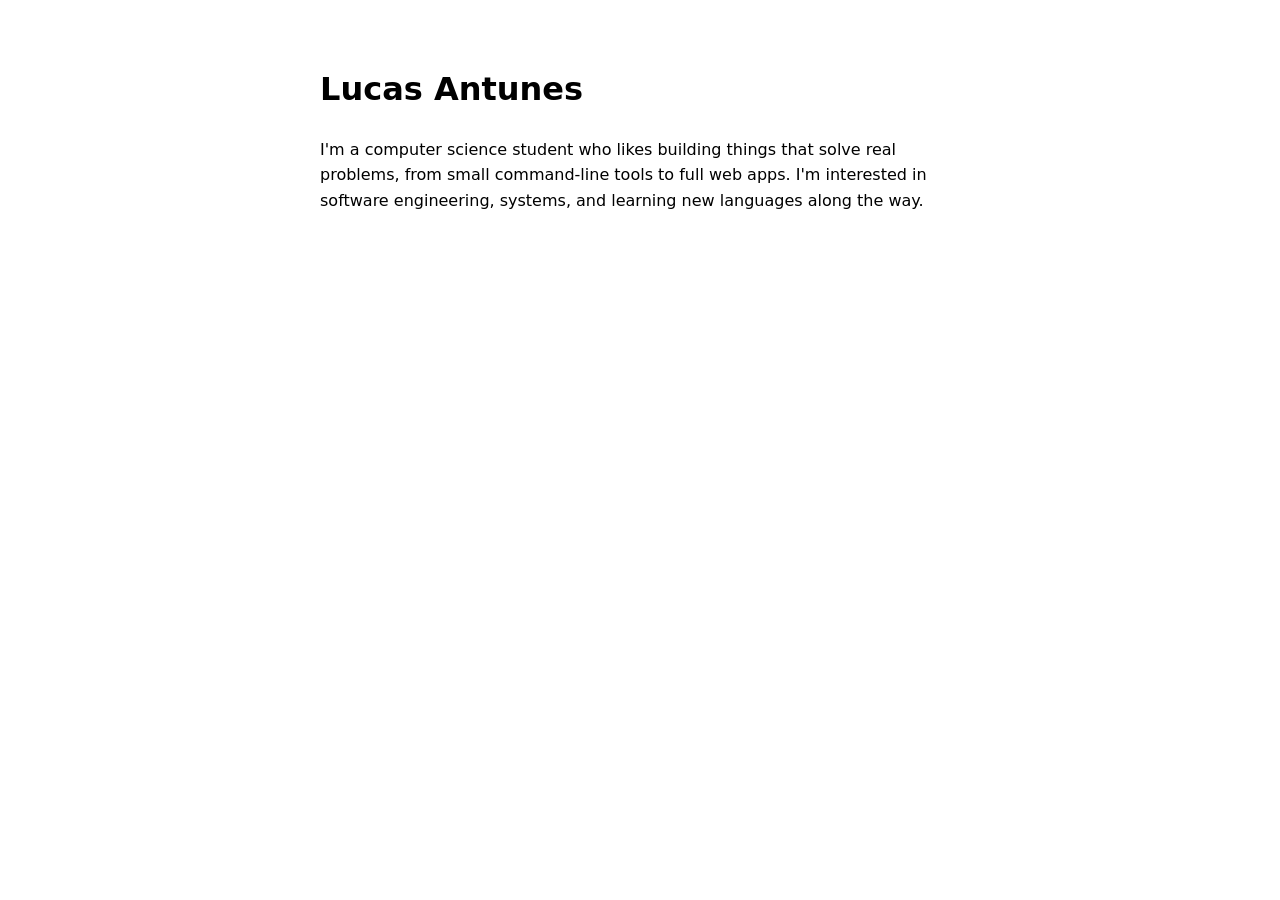
==== index.html @ a3d462bf "Add name and bio" ====
<!doctype html>
<html lang="en">
<head>
  <meta charset="utf-8">
  <meta name="viewport" content="width=device-width, initial-scale=1">
  <title>Lucas Antunes</title>
  <style>
    :root { color-scheme: light dark; }
    body { font-family: system-ui, sans-serif; max-width: 40rem; margin: 4rem auto; padding: 0 1rem; line-height: 1.6; }
  </style>
</head>
<body>
  <main>
    <h1>Lucas Antunes</h1>
    <p>I'm a computer science student who likes building things that solve real problems, from small command-line tools to full web apps. I'm interested in software engineering, systems, and learning new languages along the way.</p>
  </main>
</body>
</html>
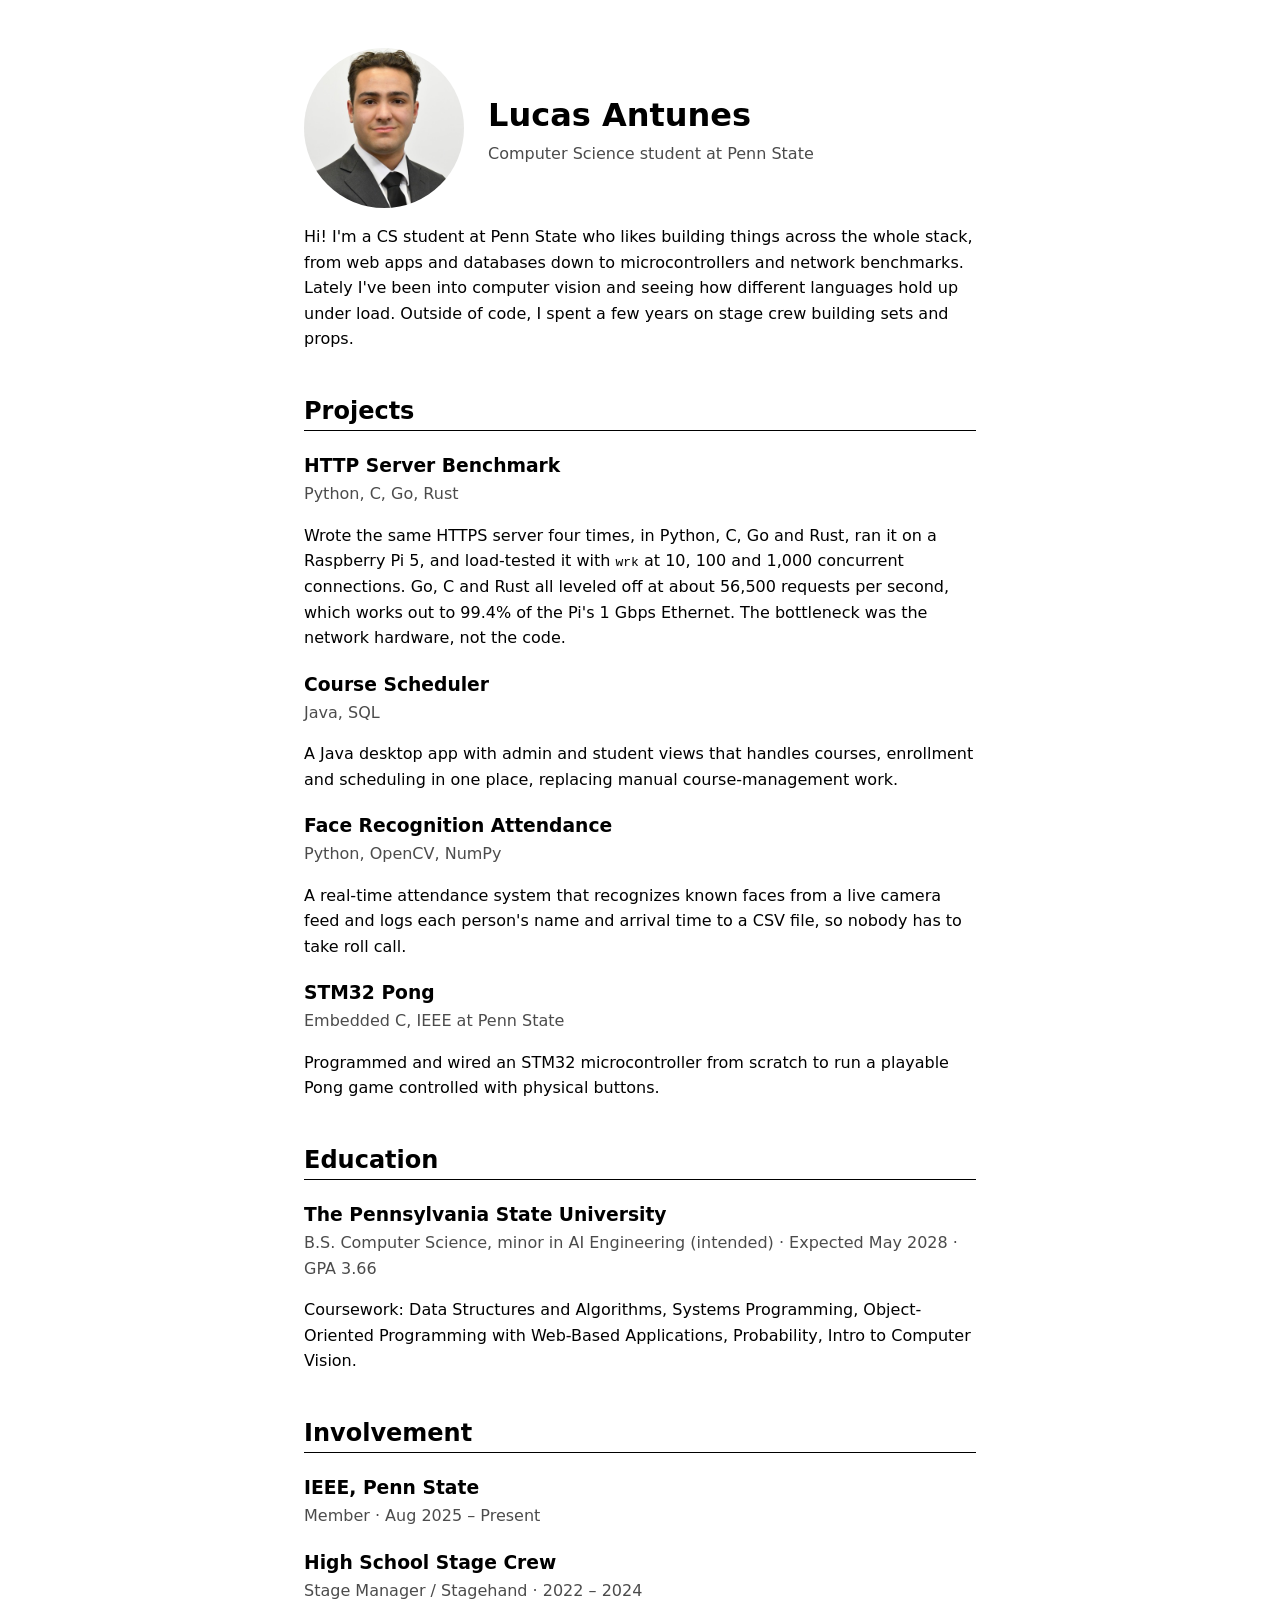
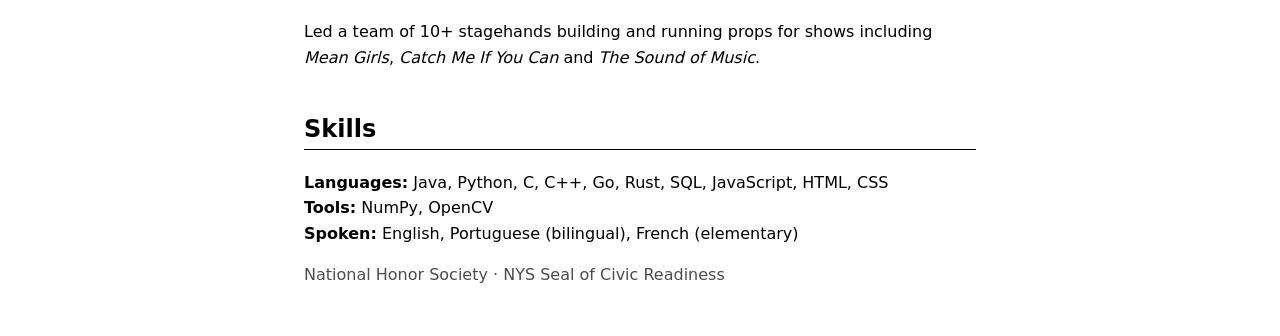
==== commit b962969e: "Add resume content and headshot" ====
--- a/index.html
+++ b/index.html
@@ -6,13 +6,62 @@
   <title>Lucas Antunes</title>
   <style>
     :root { color-scheme: light dark; }
-    body { font-family: system-ui, sans-serif; max-width: 40rem; margin: 4rem auto; padding: 0 1rem; line-height: 1.6; }
+    body { font-family: system-ui, sans-serif; max-width: 42rem; margin: 3rem auto; padding: 0 1rem; line-height: 1.6; }
+    header { display: flex; gap: 1.5rem; align-items: center; flex-wrap: wrap; }
+    header img { width: 160px; height: 160px; border-radius: 50%; object-fit: cover; }
+    h1 { margin: 0; }
+    h2 { margin-top: 2.5rem; border-bottom: 1px solid currentColor; }
+    h3 { margin-bottom: 0; }
+    .meta { margin: 0; opacity: .7; }
   </style>
 </head>
 <body>
+  <header>
+    <img src="headshot.jpg" alt="Lucas Antunes" width="160" height="160">
+    <div>
+      <h1>Lucas Antunes</h1>
+      <p class="meta">Computer Science student at Penn State</p>
+    </div>
+  </header>
+
   <main>
-    <h1>Lucas Antunes</h1>
-    <p>I'm a computer science student who likes building things that solve real problems, from small command-line tools to full web apps. I'm interested in software engineering, systems, and learning new languages along the way.</p>
+    <p>Hi! I'm a CS student at Penn State who likes building things across the whole stack, from web apps and databases down to microcontrollers and network benchmarks. Lately I've been into computer vision and seeing how different languages hold up under load. Outside of code, I spent a few years on stage crew building sets and props.</p>
+
+    <h2>Projects</h2>
+
+    <h3>HTTP Server Benchmark</h3>
+    <p class="meta">Python, C, Go, Rust</p>
+    <p>Wrote the same HTTPS server four times, in Python, C, Go and Rust, ran it on a Raspberry Pi 5, and load-tested it with <code>wrk</code> at 10, 100 and 1,000 concurrent connections. Go, C and Rust all leveled off at about 56,500 requests per second, which works out to 99.4% of the Pi's 1 Gbps Ethernet. The bottleneck was the network hardware, not the code.</p>
+
+    <h3>Course Scheduler</h3>
+    <p class="meta">Java, SQL</p>
+    <p>A Java desktop app with admin and student views that handles courses, enrollment and scheduling in one place, replacing manual course-management work.</p>
+
+    <h3>Face Recognition Attendance</h3>
+    <p class="meta">Python, OpenCV, NumPy</p>
+    <p>A real-time attendance system that recognizes known faces from a live camera feed and logs each person's name and arrival time to a CSV file, so nobody has to take roll call.</p>
+
+    <h3>STM32 Pong</h3>
+    <p class="meta">Embedded C, IEEE at Penn State</p>
+    <p>Programmed and wired an STM32 microcontroller from scratch to run a playable Pong game controlled with physical buttons.</p>
+
+    <h2>Education</h2>
+    <h3>The Pennsylvania State University</h3>
+    <p class="meta">B.S. Computer Science, minor in AI Engineering (intended) · Expected May 2028 · GPA 3.66</p>
+    <p>Coursework: Data Structures and Algorithms, Systems Programming, Object-Oriented Programming with Web-Based Applications, Probability, Intro to Computer Vision.</p>
+
+    <h2>Involvement</h2>
+    <h3>IEEE, Penn State</h3>
+    <p class="meta">Member · Aug 2025 – Present</p>
+    <h3>High School Stage Crew</h3>
+    <p class="meta">Stage Manager / Stagehand · 2022 – 2024</p>
+    <p>Led a team of 10+ stagehands building and running props for shows including <i>Mean Girls</i>, <i>Catch Me If You Can</i> and <i>The Sound of Music</i>.</p>
+
+    <h2>Skills</h2>
+    <p><b>Languages:</b> Java, Python, C, C++, Go, Rust, SQL, JavaScript, HTML, CSS<br>
+    <b>Tools:</b> NumPy, OpenCV<br>
+    <b>Spoken:</b> English, Portuguese (bilingual), French (elementary)</p>
+    <p class="meta">National Honor Society · NYS Seal of Civic Readiness</p>
   </main>
 </body>
 </html>
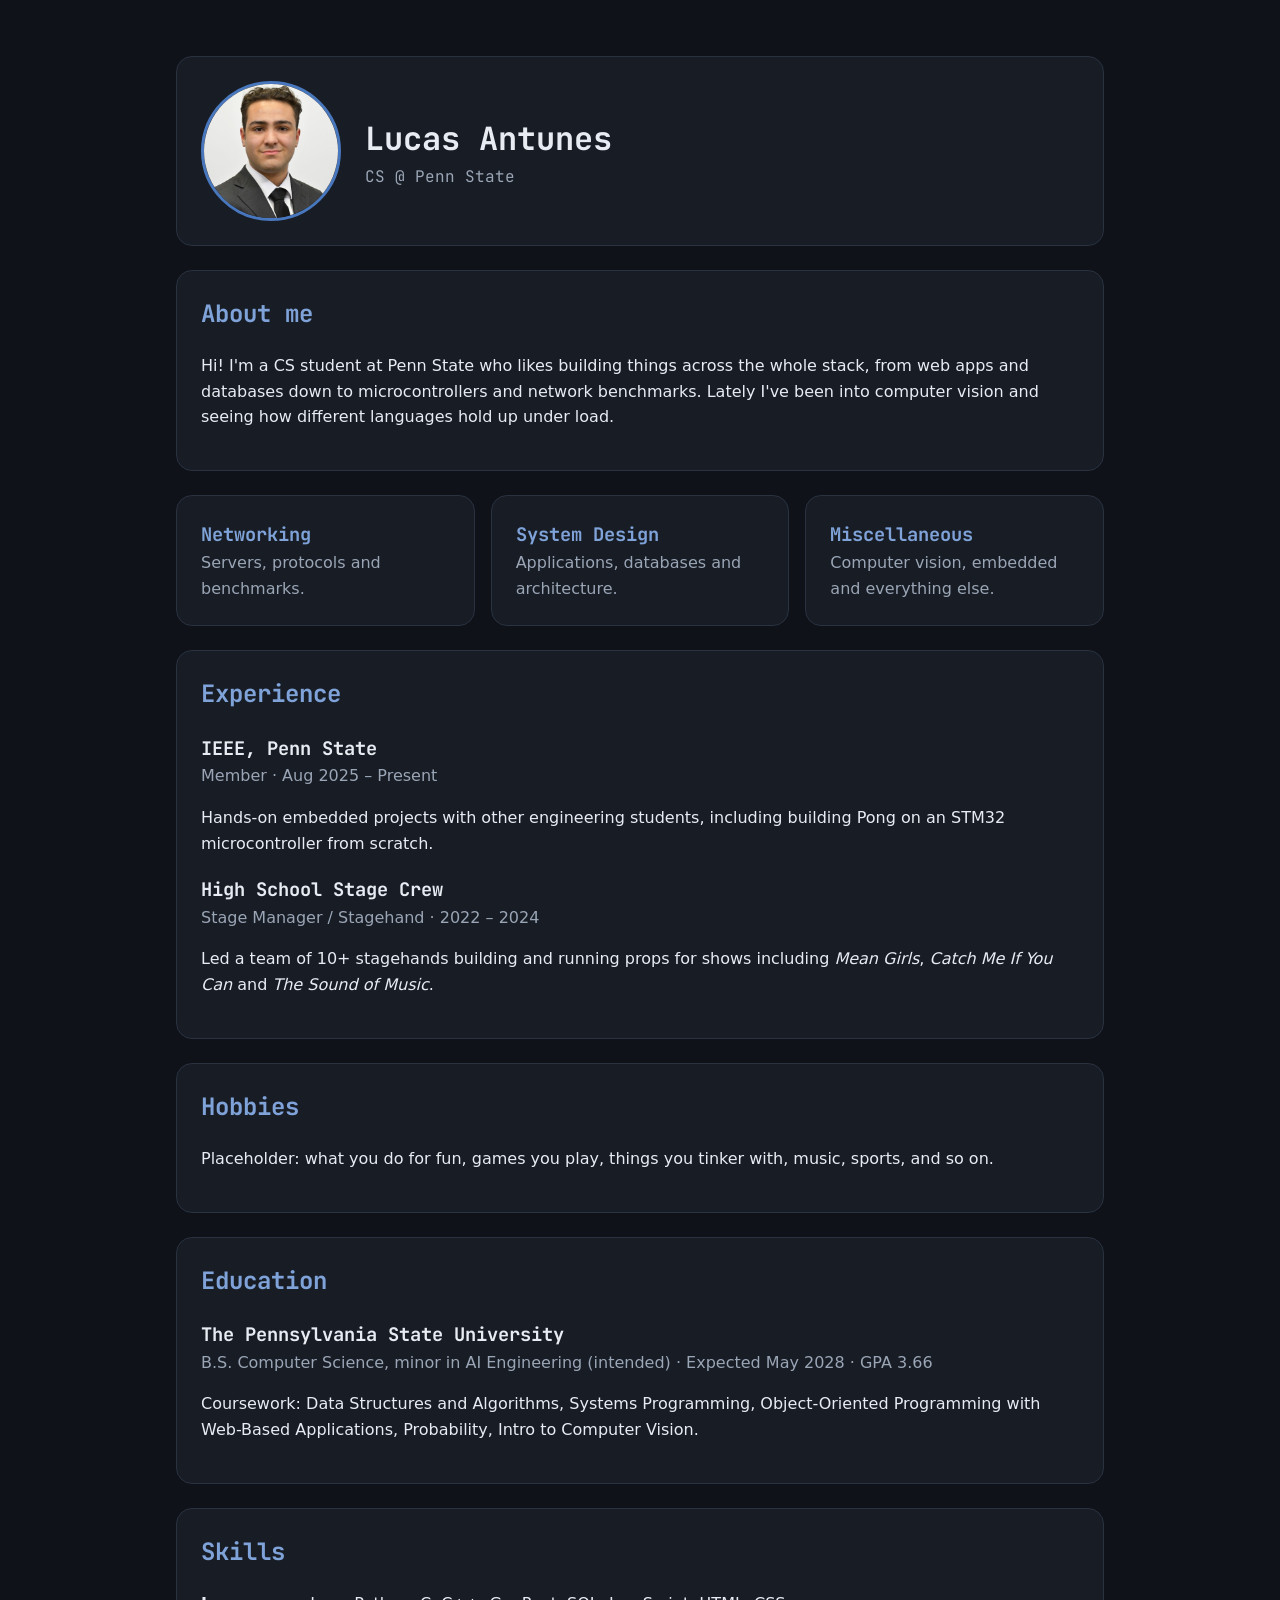
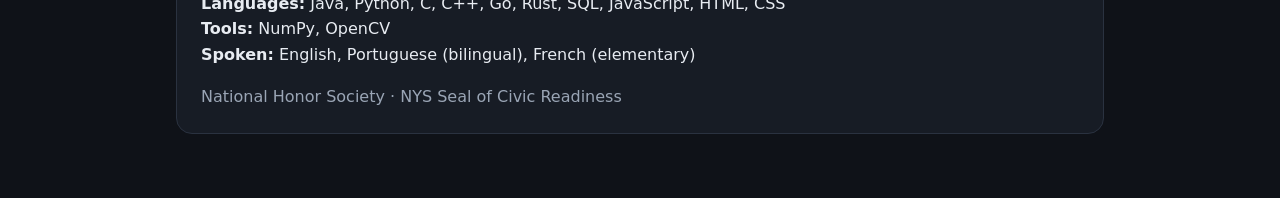
==== commit 6f326e72: "Dark redesign and projects page" ====
--- a/index.html
+++ b/index.html
@@ -4,64 +4,70 @@
   <meta charset="utf-8">
   <meta name="viewport" content="width=device-width, initial-scale=1">
   <title>Lucas Antunes</title>
-  <style>
-    :root { color-scheme: light dark; }
-    body { font-family: system-ui, sans-serif; max-width: 42rem; margin: 3rem auto; padding: 0 1rem; line-height: 1.6; }
-    header { display: flex; gap: 1.5rem; align-items: center; flex-wrap: wrap; }
-    header img { width: 160px; height: 160px; border-radius: 50%; object-fit: cover; }
-    h1 { margin: 0; }
-    h2 { margin-top: 2.5rem; border-bottom: 1px solid currentColor; }
-    h3 { margin-bottom: 0; }
-    .meta { margin: 0; opacity: .7; }
-  </style>
+  <link rel="preconnect" href="https://fonts.googleapis.com">
+  <link rel="preconnect" href="https://fonts.gstatic.com" crossorigin>
+  <link rel="stylesheet" href="https://fonts.googleapis.com/css2?family=JetBrains+Mono:wght@400;700&display=swap">
+  <link rel="stylesheet" href="style.css">
 </head>
 <body>
-  <header>
-    <img src="headshot.jpg" alt="Lucas Antunes" width="160" height="160">
+  <header class="card">
+    <img src="headshot.jpg" alt="Lucas Antunes" width="140" height="140">
     <div>
       <h1>Lucas Antunes</h1>
-      <p class="meta">Computer Science student at Penn State</p>
+      <p class="meta mono">CS @ Penn State</p>
     </div>
   </header>
 
   <main>
-    <p>Hi! I'm a CS student at Penn State who likes building things across the whole stack, from web apps and databases down to microcontrollers and network benchmarks. Lately I've been into computer vision and seeing how different languages hold up under load. Outside of code, I spent a few years on stage crew building sets and props.</p>
+    <section class="card">
+      <h2>About me</h2>
+      <p>Hi! I'm a CS student at Penn State who likes building things across the whole stack, from web apps and databases down to microcontrollers and network benchmarks. Lately I've been into computer vision and seeing how different languages hold up under load.</p>
+    </section>
 
-    <h2>Projects</h2>
+    <nav class="grid" aria-label="Project categories">
+      <a class="card" href="projects.html#networking">
+        <h3>Networking</h3>
+        <p class="meta">Servers, protocols and benchmarks.</p>
+      </a>
+      <a class="card" href="projects.html#system-design">
+        <h3>System Design</h3>
+        <p class="meta">Applications, databases and architecture.</p>
+      </a>
+      <a class="card" href="projects.html#misc">
+        <h3>Miscellaneous</h3>
+        <p class="meta">Computer vision, embedded and everything else.</p>
+      </a>
+    </nav>
 
-    <h3>HTTP Server Benchmark</h3>
-    <p class="meta">Python, C, Go, Rust</p>
-    <p>Wrote the same HTTPS server four times, in Python, C, Go and Rust, ran it on a Raspberry Pi 5, and load-tested it with <code>wrk</code> at 10, 100 and 1,000 concurrent connections. Go, C and Rust all leveled off at about 56,500 requests per second, which works out to 99.4% of the Pi's 1 Gbps Ethernet. The bottleneck was the network hardware, not the code.</p>
+    <section class="card">
+      <h2>Experience</h2>
+      <h3>IEEE, Penn State</h3>
+      <p class="meta">Member · Aug 2025 – Present</p>
+      <p>Hands-on embedded projects with other engineering students, including building Pong on an STM32 microcontroller from scratch.</p>
+      <h3>High School Stage Crew</h3>
+      <p class="meta">Stage Manager / Stagehand · 2022 – 2024</p>
+      <p>Led a team of 10+ stagehands building and running props for shows including <i>Mean Girls</i>, <i>Catch Me If You Can</i> and <i>The Sound of Music</i>.</p>
+    </section>
 
-    <h3>Course Scheduler</h3>
-    <p class="meta">Java, SQL</p>
-    <p>A Java desktop app with admin and student views that handles courses, enrollment and scheduling in one place, replacing manual course-management work.</p>
+    <section class="card">
+      <h2>Hobbies</h2>
+      <p>Placeholder: what you do for fun, games you play, things you tinker with, music, sports, and so on.</p>
+    </section>
 
-    <h3>Face Recognition Attendance</h3>
-    <p class="meta">Python, OpenCV, NumPy</p>
-    <p>A real-time attendance system that recognizes known faces from a live camera feed and logs each person's name and arrival time to a CSV file, so nobody has to take roll call.</p>
+    <section class="card">
+      <h2>Education</h2>
+      <h3>The Pennsylvania State University</h3>
+      <p class="meta">B.S. Computer Science, minor in AI Engineering (intended) · Expected May 2028 · GPA 3.66</p>
+      <p>Coursework: Data Structures and Algorithms, Systems Programming, Object-Oriented Programming with Web-Based Applications, Probability, Intro to Computer Vision.</p>
+    </section>
 
-    <h3>STM32 Pong</h3>
-    <p class="meta">Embedded C, IEEE at Penn State</p>
-    <p>Programmed and wired an STM32 microcontroller from scratch to run a playable Pong game controlled with physical buttons.</p>
-
-    <h2>Education</h2>
-    <h3>The Pennsylvania State University</h3>
-    <p class="meta">B.S. Computer Science, minor in AI Engineering (intended) · Expected May 2028 · GPA 3.66</p>
-    <p>Coursework: Data Structures and Algorithms, Systems Programming, Object-Oriented Programming with Web-Based Applications, Probability, Intro to Computer Vision.</p>
-
-    <h2>Involvement</h2>
-    <h3>IEEE, Penn State</h3>
-    <p class="meta">Member · Aug 2025 – Present</p>
-    <h3>High School Stage Crew</h3>
-    <p class="meta">Stage Manager / Stagehand · 2022 – 2024</p>
-    <p>Led a team of 10+ stagehands building and running props for shows including <i>Mean Girls</i>, <i>Catch Me If You Can</i> and <i>The Sound of Music</i>.</p>
-
-    <h2>Skills</h2>
-    <p><b>Languages:</b> Java, Python, C, C++, Go, Rust, SQL, JavaScript, HTML, CSS<br>
-    <b>Tools:</b> NumPy, OpenCV<br>
-    <b>Spoken:</b> English, Portuguese (bilingual), French (elementary)</p>
-    <p class="meta">National Honor Society · NYS Seal of Civic Readiness</p>
+    <section class="card">
+      <h2>Skills</h2>
+      <p><b>Languages:</b> Java, Python, C, C++, Go, Rust, SQL, JavaScript, HTML, CSS<br>
+      <b>Tools:</b> NumPy, OpenCV<br>
+      <b>Spoken:</b> English, Portuguese (bilingual), French (elementary)</p>
+      <p class="meta">National Honor Society · NYS Seal of Civic Readiness</p>
+    </section>
   </main>
 </body>
 </html>
--- a/style.css
+++ b/style.css
@@ -0,0 +1,95 @@
+:root {
+  color-scheme: dark;
+  --bg: #0f1218;
+  --card: #171c25;
+  --border: #2a3240;
+  --text: #e8ecf2;
+  --muted: #9aa5b5;
+  --accent: #4877bd;
+  --accent-light: #7fa3d9; /* lighter jean blue: readable as text on the dark background */
+  --radius: 16px;
+}
+
+*, *::before, *::after { box-sizing: border-box; }
+
+body {
+  background: var(--bg);
+  color: var(--text);
+  font-family: system-ui, sans-serif;
+  line-height: 1.6;
+  max-width: 60rem;
+  margin: 0 auto;
+  padding: 2rem 1rem 4rem;
+}
+
+h1, h2, h3, .mono { font-family: "JetBrains Mono", ui-monospace, monospace; }
+h1 { margin: 0; }
+h2 { margin-top: 0; color: var(--accent-light); }
+h3 { margin-bottom: 0; }
+a { color: var(--accent-light); }
+.meta { margin: 0; color: var(--muted); }
+:focus-visible { outline: 2px solid var(--accent-light); outline-offset: 3px; }
+
+.card {
+  display: block;
+  background: var(--card);
+  border: 1px solid var(--border);
+  border-radius: var(--radius);
+  padding: 1.5rem;
+  margin-top: 1.5rem;
+}
+
+.grid {
+  display: grid;
+  grid-template-columns: repeat(auto-fill, minmax(15rem, 1fr));
+  gap: 1rem;
+  margin-top: 1.5rem;
+}
+.grid .card { margin: 0; }
+
+/* clickable cards */
+a.card, button.card {
+  color: inherit;
+  text-decoration: none;
+  font: inherit;
+  text-align: left;
+  cursor: pointer;
+  width: 100%;
+  transition: border-color .15s, transform .15s;
+}
+a.card:hover, button.card:hover { border-color: var(--accent); transform: translateY(-3px); }
+a.card h3, button.card h3 { margin-top: 0; color: var(--accent-light); }
+
+header.card { display: flex; gap: 1.5rem; align-items: center; flex-wrap: wrap; }
+header img { width: 140px; height: 140px; border-radius: 50%; object-fit: cover; border: 3px solid var(--accent); }
+
+.btn {
+  background: var(--accent);
+  color: #fff;
+  border: 0;
+  border-radius: 999px;
+  padding: .4rem 1rem;
+  font: inherit;
+  cursor: pointer;
+}
+
+/* full-screen project view */
+dialog {
+  width: 100vw;
+  height: 100dvh;
+  max-width: none;
+  max-height: none;
+  margin: 0;
+  border: 0;
+  padding: 0;
+  background: var(--bg);
+  color: var(--text);
+}
+dialog > div { max-width: 60rem; margin: 0 auto; padding: 2rem 1rem 4rem; }
+body:has(dialog[open]) { overflow: hidden; }
+
+.slides { position: relative; }
+.slides img { display: block; width: 100%; height: 60vh; object-fit: contain; background: #000; border-radius: var(--radius); }
+.slides .btn { position: absolute; top: 50%; translate: 0 -50%; }
+.slides .prev { left: .5rem; }
+.slides .next { right: .5rem; }
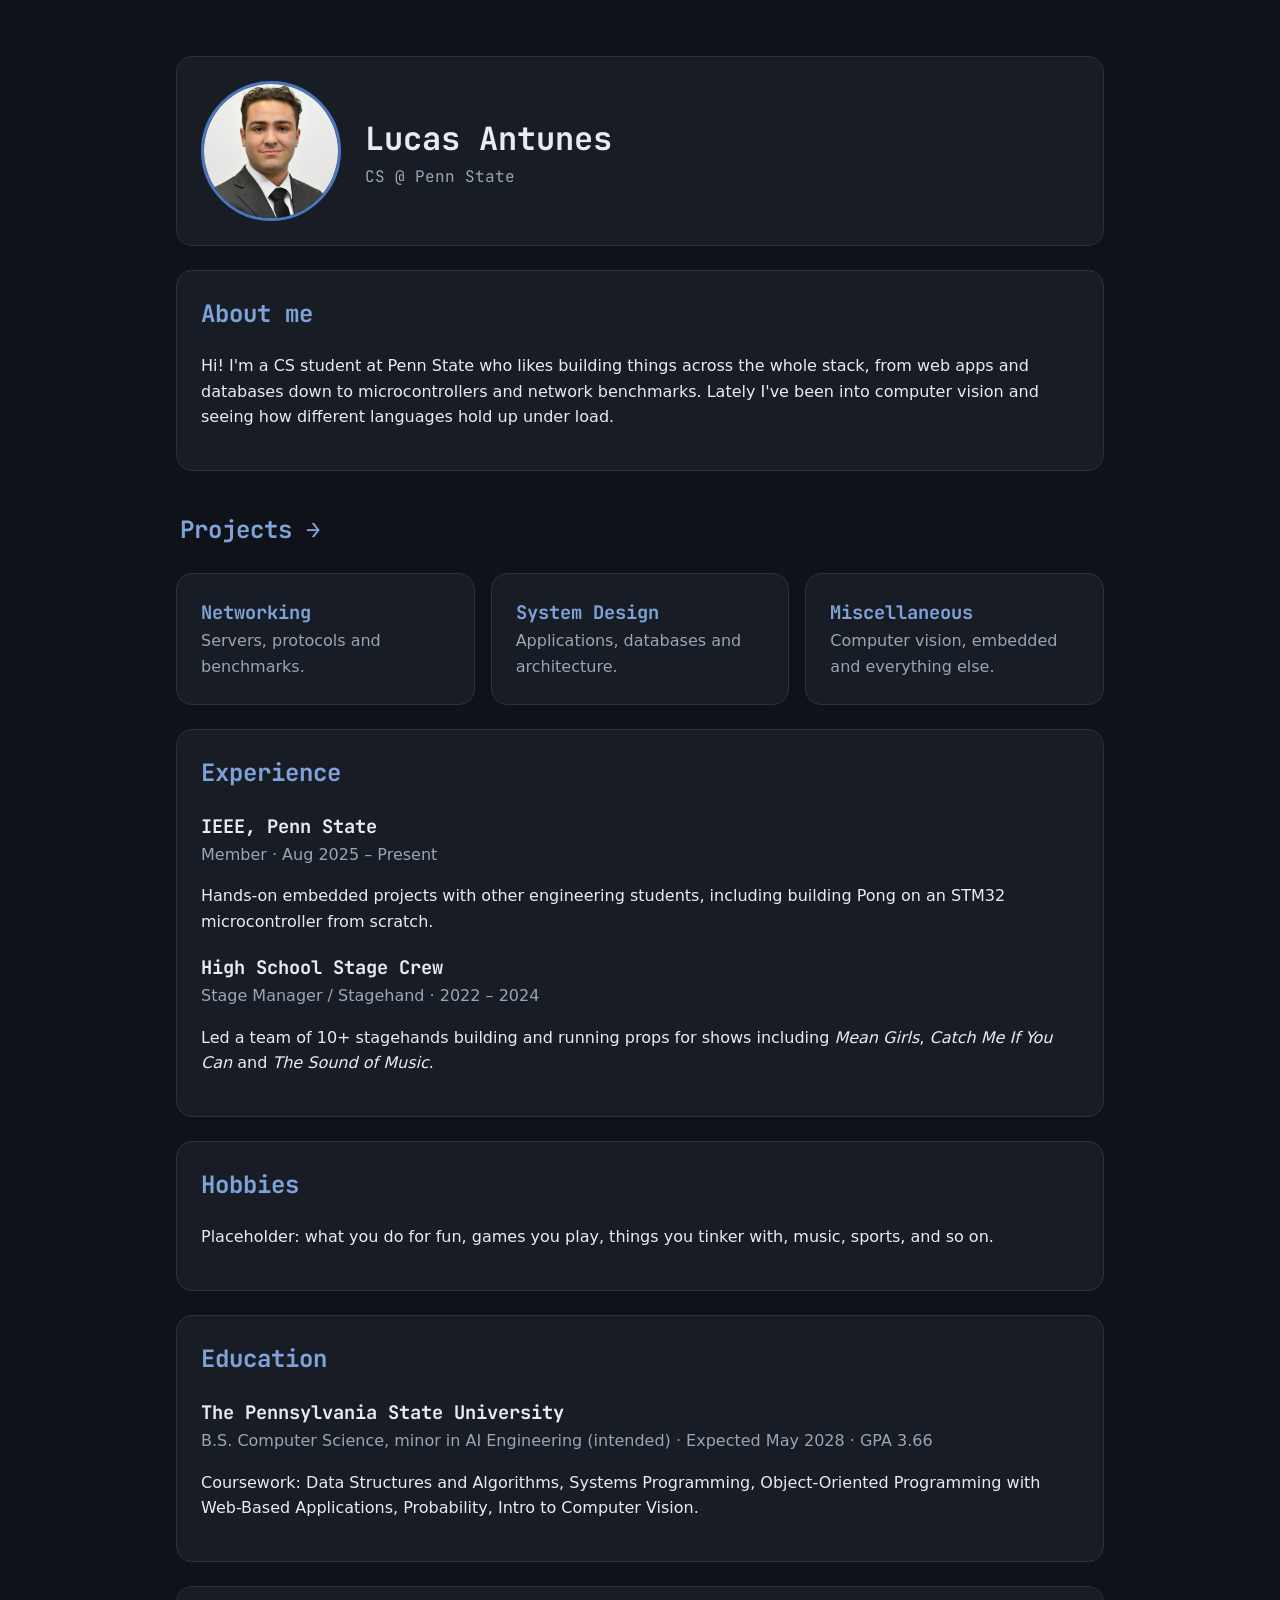
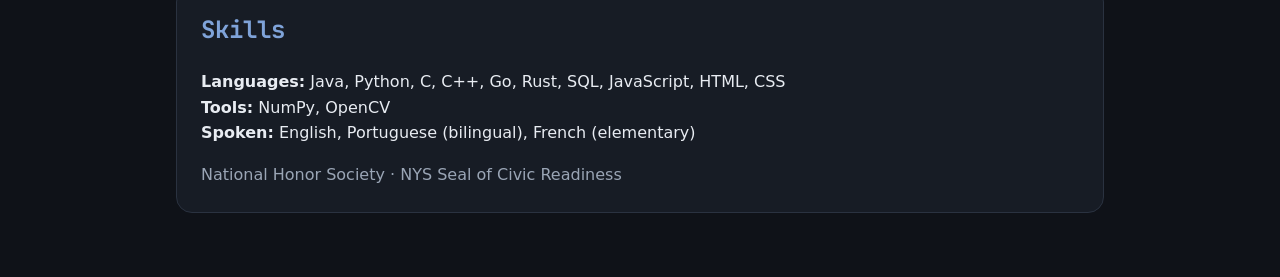
==== commit c28aa09f: "Single project grid with filters, link Projects heading" ====
--- a/index.html
+++ b/index.html
@@ -24,6 +24,7 @@
       <p>Hi! I'm a CS student at Penn State who likes building things across the whole stack, from web apps and databases down to microcontrollers and network benchmarks. Lately I've been into computer vision and seeing how different languages hold up under load.</p>
     </section>
 
+    <h2 class="section-title"><a href="projects.html">Projects →</a></h2>
     <nav class="grid" aria-label="Project categories">
       <a class="card" href="projects.html#networking">
         <h3>Networking</h3>
--- a/style.css
+++ b/style.css
@@ -11,6 +11,7 @@
 }
 
 *, *::before, *::after { box-sizing: border-box; }
+[hidden] { display: none !important; } /* .card sets display, which would otherwise beat the hidden attribute */
 
 body {
   background: var(--bg);
@@ -60,6 +61,37 @@
 a.card:hover, button.card:hover { border-color: var(--accent); transform: translateY(-3px); }
 a.card h3, button.card h3 { margin-top: 0; color: var(--accent-light); }
 
+.section-title { margin: 2.5rem 0 0 .25rem; }
+.section-title a { text-decoration: none; }
+.section-title a:hover { text-decoration: underline; }
+
+/* category tag in the top-right corner of a project card */
+button.card { position: relative; padding-top: 2.75rem; }
+.tag {
+  position: absolute;
+  top: .9rem;
+  right: .9rem;
+  font: .7rem "JetBrains Mono", ui-monospace, monospace;
+  padding: .15rem .6rem;
+  border-radius: 999px;
+  background: color-mix(in srgb, var(--accent-light) 18%, transparent);
+  color: var(--accent-light);
+}
+
+/* filter chips on the projects page: checkboxes styled as pills */
+.filters { display: flex; flex-wrap: wrap; gap: .5rem; margin-top: 1rem; }
+.chip {
+  border: 1px solid var(--accent);
+  border-radius: 999px;
+  padding: .3rem .9rem;
+  cursor: pointer;
+  user-select: none;
+}
+.chip input { position: absolute; opacity: 0; pointer-events: none; }
+button.chip { background: none; color: inherit; font: inherit; }
+.chip:has(input:checked), .chip.on { background: var(--accent); color: #fff; }
+.chip:has(input:focus-visible) { outline: 2px solid var(--accent-light); outline-offset: 3px; }
+
 header.card { display: flex; gap: 1.5rem; align-items: center; flex-wrap: wrap; }
 header img { width: 140px; height: 140px; border-radius: 50%; object-fit: cover; border: 3px solid var(--accent); }
 
